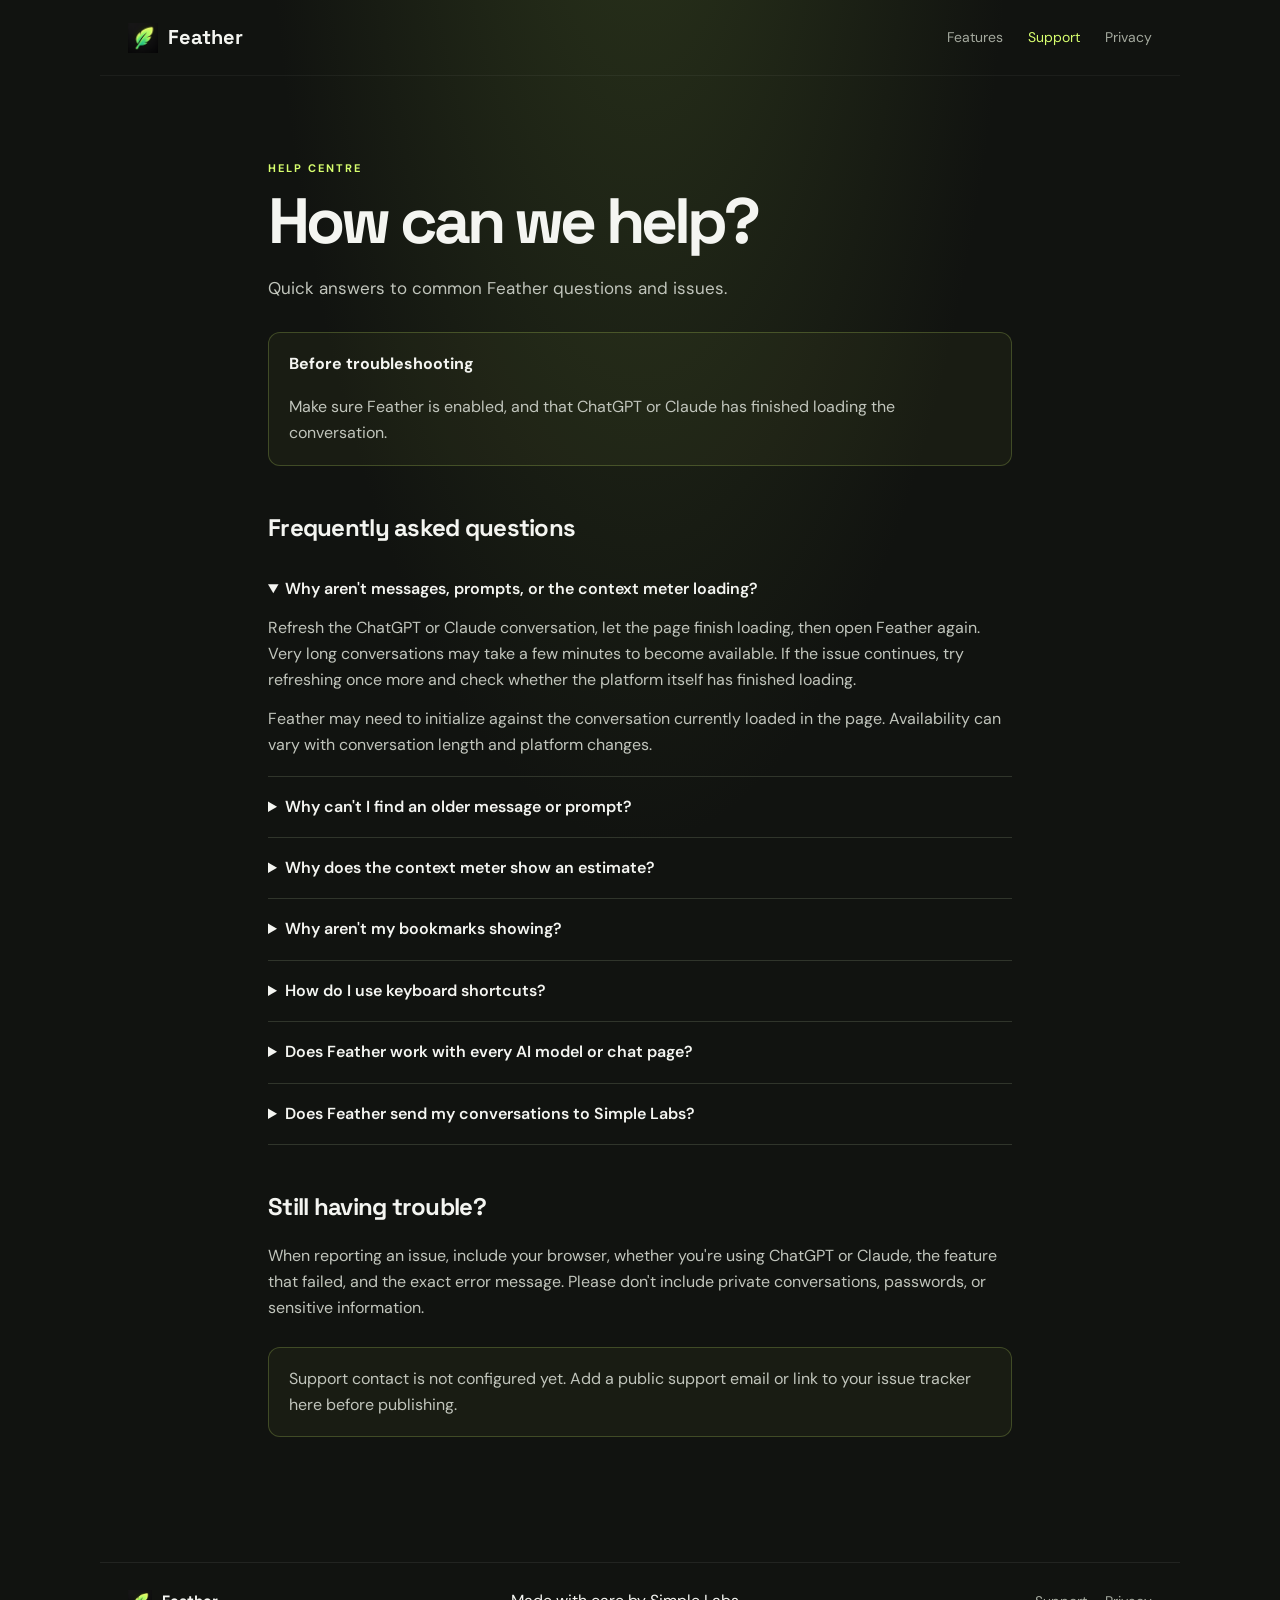
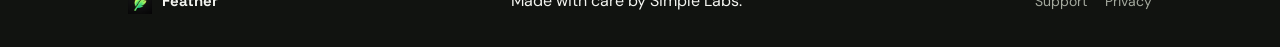
==== support.html @ 39765281 "Add files via upload" ====
<!doctype html>
<html lang="en"><head><meta charset="utf-8"><meta name="viewport" content="width=device-width,initial-scale=1"><meta name="description" content="Feather support, troubleshooting and frequently asked questions."><title>Support & FAQ — Feather</title><link rel="icon" href="assets/feather-icon.png"><link rel="stylesheet" href="styles.css"></head>
<body><header class="topbar"><a class="brand" href="index.html"><img src="assets/feather-icon.png" alt=""><span>Feather</span></a><nav><a href="index.html#features">Features</a><a class="active" href="support.html">Support</a><a href="privacy.html">Privacy</a></nav></header>
<main class="document"><p class="kicker">HELP CENTRE</p><h1>How can we help?</h1><p class="lead">Quick answers to common Feather questions and issues.</p>
<div class="notice"><strong>Before troubleshooting</strong><p>Make sure Feather is enabled, and that ChatGPT or Claude has finished loading the conversation.</p></div>
<h2>Frequently asked questions</h2>
<details open><summary>Why aren't messages, prompts, or the context meter loading?</summary><p>Refresh the ChatGPT or Claude conversation, let the page finish loading, then open Feather again. Very long conversations may take a few minutes to become available. If the issue continues, try refreshing once more and check whether the platform itself has finished loading.</p><p>Feather may need to initialize against the conversation currently loaded in the page. Availability can vary with conversation length and platform changes.</p></details>
<details><summary>Why can't I find an older message or prompt?</summary><p>Feather can only search the conversation data it has successfully accessed. Wait for the page and Feather to finish initializing, then try again. If older messages are not available to Feather, the result may not appear.</p></details>
<details><summary>Why does the context meter show an estimate?</summary><p>Context usage can depend on the selected model, system instructions, attachments, platform-side processing, and tokenization. Feather's display is an estimate and may not match the platform's internal count exactly. Model limits can change over time.</p></details>
<details><summary>Why aren't my bookmarks showing?</summary><p>Bookmarks are stored in the browser's extension storage and associated with a conversation. Check that you're using the same browser profile and that Feather is still installed and enabled. Removing extension data or the extension itself may remove saved settings or bookmarks.</p></details>
<details><summary>How do I use keyboard shortcuts?</summary><p>Open Feather's interface and check its shortcut information for the current bindings. Browser or operating-system shortcuts may take precedence, and shortcuts can vary based on browser settings.</p></details>
<details><summary>Does Feather work with every AI model or chat page?</summary><p>Feather is designed for supported ChatGPT and Claude conversation pages. Site updates can change how conversations are structured, so a feature may temporarily behave differently after a platform update.</p></details>
<details><summary>Does Feather send my conversations to Simple Labs?</summary><p>Feather is designed to process conversation content in your browser and does not use a Simple Labs server to process chats. See the <a href="privacy.html">privacy policy</a> for details about the data Feather stores locally.</p></details>
<h2>Still having trouble?</h2><p>When reporting an issue, include your browser, whether you're using ChatGPT or Claude, the feature that failed, and the exact error message. Please don't include private conversations, passwords, or sensitive information.</p><p class="notice">Support contact is not configured yet. Add a public support email or link to your issue tracker here before publishing.</p>
</main><footer><a class="brand small-brand" href="index.html"><img src="assets/feather-icon.png" alt=""><span>Feather</span></a><span>Made with care by Simple Labs.</span><div><a href="support.html">Support</a><a href="privacy.html">Privacy</a></div></footer></body></html>
---- styles.css ----
@import url('https://fonts.googleapis.com/css2?family=DM+Sans:wght@400;500;600;700&family=Space+Grotesk:wght@400;500;600;700&display=swap');
:root{color-scheme:dark;--bg:#111310;--panel:#1a1d18;--text:#f4f5f1;--muted:#a4a99e;--lime:#d7fe6e;--green:#4fe29a;--line:#30352b;--max:1080px}
*{box-sizing:border-box}html{scroll-behavior:smooth}body{margin:0;background:radial-gradient(ellipse at 50% -20%,#2c361c 0,transparent 42%),var(--bg);color:var(--text);font-family:"DM Sans",system-ui,sans-serif;line-height:1.65}a{color:var(--lime);text-decoration:none}a:hover{text-decoration:underline}.topbar{height:76px;max-width:var(--max);margin:auto;padding:0 28px;display:flex;align-items:center;justify-content:space-between;border-bottom:1px solid #ffffff0c}.brand{display:flex;align-items:center;gap:10px;color:var(--text);font-family:"Space Grotesk",sans-serif;font-size:20px;font-weight:700}.brand img{width:30px;height:30px;object-fit:contain}.topbar nav{display:flex;gap:25px}.topbar nav a,footer a{color:var(--muted);font-size:14px}.topbar nav a.active,.topbar nav a:hover{color:var(--lime)}.hero{position:relative;overflow:hidden;text-align:center;padding:112px 24px 108px;max-width:var(--max);margin:auto}.eyebrow,.kicker{font-size:11px;letter-spacing:.18em;font-weight:700;color:var(--lime)}.eyebrow{display:flex;justify-content:center;align-items:center;gap:10px}.dot{width:7px;height:7px;border-radius:50%;background:var(--green);box-shadow:0 0 15px var(--green)}.pill{border:1px solid #d7fe6e60;border-radius:99px;padding:3px 9px;letter-spacing:.08em}.hero h1,.document h1{font-family:"Space Grotesk",sans-serif;font-size:clamp(48px,8vw,88px);line-height:1.02;letter-spacing:-.06em;margin:24px 0}.hero h1 span{color:var(--lime)}.lead{max-width:620px;margin:0 auto;color:#c0c5ba;font-size:19px}.actions{display:flex;justify-content:center;gap:12px;margin:30px 0 16px}.button{display:inline-flex;align-items:center;gap:12px;border-radius:10px;padding:12px 19px;font-weight:700;font-size:14px}.primary{background:var(--lime);color:#171a12}.primary:hover{background:#e4ff9c;text-decoration:none}.secondary{border:1px solid #ffffff20;color:var(--text)}.secondary:hover{background:#ffffff09;text-decoration:none}.hero-note,.small,.muted{font-size:12px;color:var(--muted)}.glow{pointer-events:none;position:absolute;width:500px;height:220px;border-radius:50%;background:#b4ff3c15;filter:blur(70px);left:calc(50% - 250px);bottom:-160px;z-index:-1}.section{max-width:var(--max);margin:auto;padding:65px 28px 95px}.section-heading{text-align:center;margin-bottom:36px}.section-heading h2,.privacy-band h2,.install h2{font-family:"Space Grotesk",sans-serif;font-size:clamp(32px,4vw,48px);line-height:1.1;letter-spacing:-.04em;margin:8px 0}.feature-grid{display:grid;grid-template-columns:repeat(3,1fr);gap:14px}.feature{background:linear-gradient(140deg,#1b1f18,#151713);border:1px solid var(--line);border-radius:16px;padding:25px;min-height:190px}.feature-icon{display:grid;place-items:center;width:40px;height:40px;border-radius:12px;background:#d7fe6e13;color:var(--lime);font-size:24px;margin-bottom:17px}.feature h3{font-size:16px;margin:0 0 7px}.feature p,.privacy-band p,.install p{font-size:14px;color:var(--muted);margin:0}.privacy-band{max-width:1024px;margin:0 auto 90px;padding:34px;display:flex;gap:23px;align-items:flex-start;border:1px solid #d7fe6e30;border-radius:18px;background:linear-gradient(110deg,#d7fe6e0b,#ffffff03)}.privacy-mark{color:var(--lime);font-size:32px}.privacy-band h2{font-size:32px}.privacy-band a{ text-decoration:underline}.install{text-align:center;padding:10px 24px 95px}.install p{margin:10px 0 22px}.install .small{margin-top:12px}footer{max-width:var(--max);margin:auto;padding:25px 28px 32px;border-top:1px solid #ffffff12;display:flex;align-items:center;justify-content:space-between;gap:20px}.small-brand{font-size:15px}.small-brand img{width:24px;height:24px}footer div{display:flex;gap:18px}.document{max-width:800px;min-height:70vh;margin:0 auto;padding:72px 28px 100px}.document h1{font-size:clamp(42px,7vw,64px);margin:12px 0 20px}.document .lead{margin:0 0 30px;font-size:17px}.document h2{font-family:"Space Grotesk",sans-serif;font-size:24px;letter-spacing:-.03em;margin:42px 0 12px}.document p{color:#c1c5bc}.document .kicker{color:var(--lime)}.notice{padding:18px 20px;background:#d7fe6e0a;border:1px solid #d7fe6e35;border-radius:12px;margin:25px 0}.notice p{margin-bottom:0}.document details{border-bottom:1px solid var(--line);padding:17px 0}.document summary{font-weight:600;cursor:pointer}.document details p{margin:12px 0 0}.document details a{ text-decoration:underline}
@media(max-width:700px){.topbar{padding:0 18px;height:66px}.topbar nav{gap:13px}.topbar nav a{font-size:12px}.hero{padding:85px 20px}.lead{font-size:16px}.feature-grid{grid-template-columns:1fr}.section{padding:45px 18px 65px}.feature{min-height:0}.privacy-band{margin:0 18px 60px;padding:24px;gap:14px}.privacy-band h2{font-size:26px}footer{padding:24px 18px;flex-wrap:wrap}footer>span{order:3;width:100%}.document{padding:50px 20px 70px}.actions{flex-wrap:wrap}}
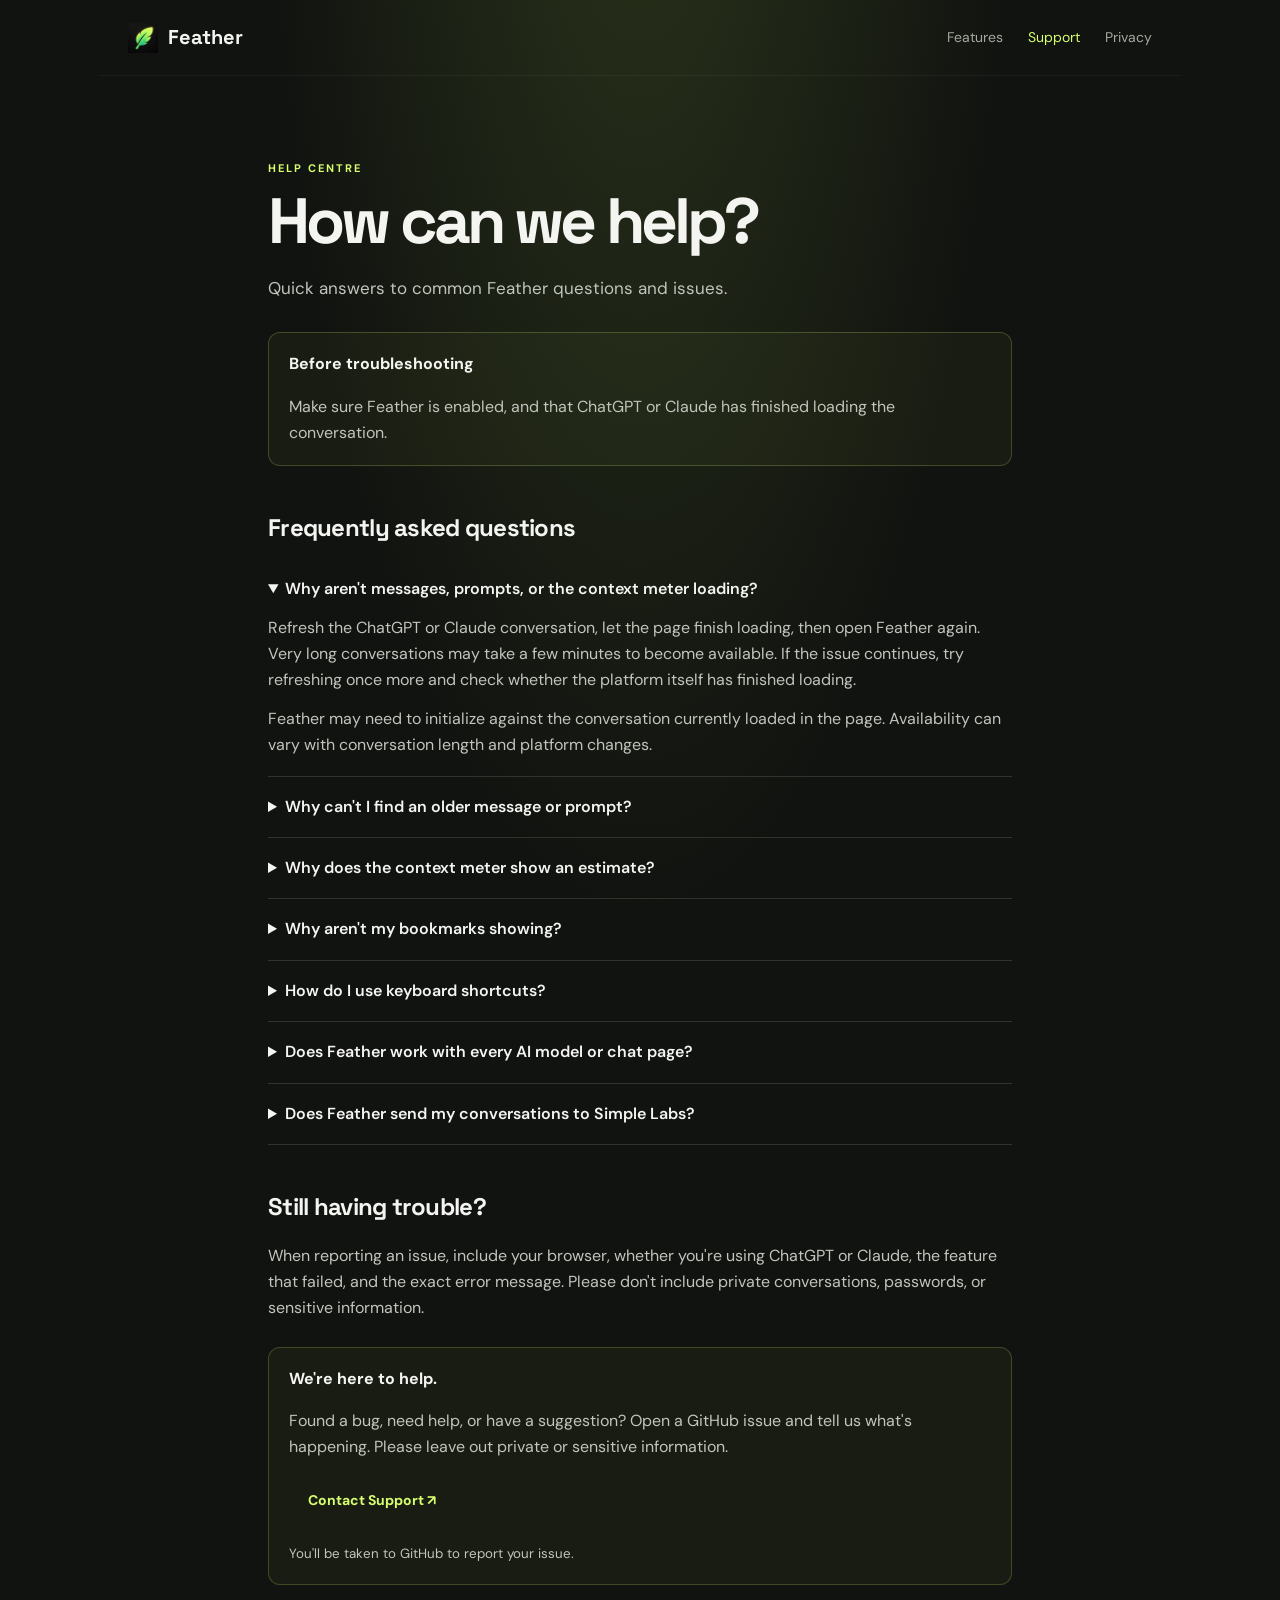
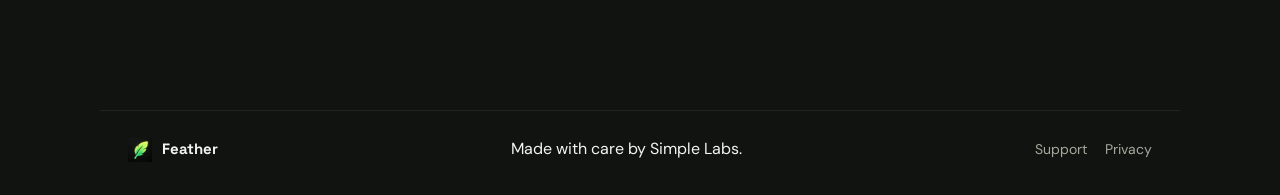
==== commit 9b0fd2af: "support.html" ====
--- a/support.html
+++ b/support.html
@@ -1,15 +1,103 @@
+
 <!doctype html>
-<html lang="en"><head><meta charset="utf-8"><meta name="viewport" content="width=device-width,initial-scale=1"><meta name="description" content="Feather support, troubleshooting and frequently asked questions."><title>Support & FAQ — Feather</title><link rel="icon" href="assets/feather-icon.png"><link rel="stylesheet" href="styles.css"></head>
-<body><header class="topbar"><a class="brand" href="index.html"><img src="assets/feather-icon.png" alt=""><span>Feather</span></a><nav><a href="index.html#features">Features</a><a class="active" href="support.html">Support</a><a href="privacy.html">Privacy</a></nav></header>
-<main class="document"><p class="kicker">HELP CENTRE</p><h1>How can we help?</h1><p class="lead">Quick answers to common Feather questions and issues.</p>
-<div class="notice"><strong>Before troubleshooting</strong><p>Make sure Feather is enabled, and that ChatGPT or Claude has finished loading the conversation.</p></div>
-<h2>Frequently asked questions</h2>
-<details open><summary>Why aren't messages, prompts, or the context meter loading?</summary><p>Refresh the ChatGPT or Claude conversation, let the page finish loading, then open Feather again. Very long conversations may take a few minutes to become available. If the issue continues, try refreshing once more and check whether the platform itself has finished loading.</p><p>Feather may need to initialize against the conversation currently loaded in the page. Availability can vary with conversation length and platform changes.</p></details>
-<details><summary>Why can't I find an older message or prompt?</summary><p>Feather can only search the conversation data it has successfully accessed. Wait for the page and Feather to finish initializing, then try again. If older messages are not available to Feather, the result may not appear.</p></details>
-<details><summary>Why does the context meter show an estimate?</summary><p>Context usage can depend on the selected model, system instructions, attachments, platform-side processing, and tokenization. Feather's display is an estimate and may not match the platform's internal count exactly. Model limits can change over time.</p></details>
-<details><summary>Why aren't my bookmarks showing?</summary><p>Bookmarks are stored in the browser's extension storage and associated with a conversation. Check that you're using the same browser profile and that Feather is still installed and enabled. Removing extension data or the extension itself may remove saved settings or bookmarks.</p></details>
-<details><summary>How do I use keyboard shortcuts?</summary><p>Open Feather's interface and check its shortcut information for the current bindings. Browser or operating-system shortcuts may take precedence, and shortcuts can vary based on browser settings.</p></details>
-<details><summary>Does Feather work with every AI model or chat page?</summary><p>Feather is designed for supported ChatGPT and Claude conversation pages. Site updates can change how conversations are structured, so a feature may temporarily behave differently after a platform update.</p></details>
-<details><summary>Does Feather send my conversations to Simple Labs?</summary><p>Feather is designed to process conversation content in your browser and does not use a Simple Labs server to process chats. See the <a href="privacy.html">privacy policy</a> for details about the data Feather stores locally.</p></details>
-<h2>Still having trouble?</h2><p>When reporting an issue, include your browser, whether you're using ChatGPT or Claude, the feature that failed, and the exact error message. Please don't include private conversations, passwords, or sensitive information.</p><p class="notice">Support contact is not configured yet. Add a public support email or link to your issue tracker here before publishing.</p>
-</main><footer><a class="brand small-brand" href="index.html"><img src="assets/feather-icon.png" alt=""><span>Feather</span></a><span>Made with care by Simple Labs.</span><div><a href="support.html">Support</a><a href="privacy.html">Privacy</a></div></footer></body></html>+<html lang="en">
+<head>
+  <meta charset="utf-8">
+  <meta name="viewport" content="width=device-width,initial-scale=1">
+  <meta name="description" content="Feather support, troubleshooting and frequently asked questions.">
+  <title>Support & FAQ — Feather</title>
+  <link rel="icon" href="assets/feather-icon.png">
+  <link rel="stylesheet" href="styles.css">
+</head>
+<body>
+  <header class="topbar">
+    <a class="brand" href="index.html">
+      <img src="assets/feather-icon.png" alt="">
+      <span>Feather</span>
+    </a>
+    <nav>
+      <a href="index.html#features">Features</a>
+      <a class="active" href="support.html">Support</a>
+      <a href="privacy.html">Privacy</a>
+    </nav>
+  </header>
+
+  <main class="document">
+    <p class="kicker">HELP CENTRE</p>
+    <h1>How can we help?</h1>
+    <p class="lead">Quick answers to common Feather questions and issues.</p>
+
+    <div class="notice">
+      <strong>Before troubleshooting</strong>
+      <p>Make sure Feather is enabled, and that ChatGPT or Claude has finished loading the conversation.</p>
+    </div>
+
+    <h2>Frequently asked questions</h2>
+
+    <details open>
+      <summary>Why aren't messages, prompts, or the context meter loading?</summary>
+      <p>Refresh the ChatGPT or Claude conversation, let the page finish loading, then open Feather again. Very long conversations may take a few minutes to become available. If the issue continues, try refreshing once more and check whether the platform itself has finished loading.</p>
+      <p>Feather may need to initialize against the conversation currently loaded in the page. Availability can vary with conversation length and platform changes.</p>
+    </details>
+
+    <details>
+      <summary>Why can't I find an older message or prompt?</summary>
+      <p>Feather can only search the conversation data it has successfully accessed. Wait for the page and Feather to finish initializing, then try again. If older messages are not available to Feather, the result may not appear.</p>
+    </details>
+
+    <details>
+      <summary>Why does the context meter show an estimate?</summary>
+      <p>Context usage can depend on the selected model, system instructions, attachments, platform-side processing, and tokenization. Feather's display is an estimate and may not match the platform's internal count exactly. Model limits can change over time.</p>
+    </details>
+
+    <details>
+      <summary>Why aren't my bookmarks showing?</summary>
+      <p>Bookmarks are stored in the browser's extension storage and associated with a conversation. Check that you're using the same browser profile and that Feather is still installed and enabled. Removing extension data or the extension itself may remove saved settings or bookmarks.</p>
+    </details>
+
+    <details>
+      <summary>How do I use keyboard shortcuts?</summary>
+      <p>Open Feather's interface and check its shortcut information for the current bindings. Browser or operating-system shortcuts may take precedence, and shortcuts can vary based on browser settings.</p>
+    </details>
+
+    <details>
+      <summary>Does Feather work with every AI model or chat page?</summary>
+      <p>Feather is designed for supported ChatGPT and Claude conversation pages. Site updates can change how conversations are structured, so a feature may temporarily behave differently after a platform update.</p>
+    </details>
+
+    <details>
+      <summary>Does Feather send my conversations to Simple Labs?</summary>
+      <p>Feather is designed to process conversation content in your browser and does not use a Simple Labs server to process chats. See the <a href="privacy.html">privacy policy</a> for details about the data Feather stores locally.</p>
+    </details>
+
+    <h2>Still having trouble?</h2>
+    <p>When reporting an issue, include your browser, whether you're using ChatGPT or Claude, the feature that failed, and the exact error message. Please don't include private conversations, passwords, or sensitive information.</p>
+
+    <div class="notice">
+      <strong>We're here to help.</strong>
+      <p>Found a bug, need help, or have a suggestion? Open a GitHub issue and tell us what's happening. Please leave out private or sensitive information.</p>
+      <p>
+        <a
+          href="https://github.com/thesimplelabs/feather/issues"
+          target="_blank"
+          rel="noopener noreferrer"
+          class="button"
+        >Contact Support ↗</a>
+      </p>
+      <p><small>You'll be taken to GitHub to report your issue.</small></p>
+    </div>
+  </main>
+
+  <footer>
+    <a class="brand small-brand" href="index.html">
+      <img src="assets/feather-icon.png" alt="">
+      <span>Feather</span>
+    </a>
+    <span>Made with care by Simple Labs.</span>
+    <div>
+      <a href="support.html">Support</a>
+      <a href="privacy.html">Privacy</a>
+    </div>
+  </footer>
+</body>
+</html>
